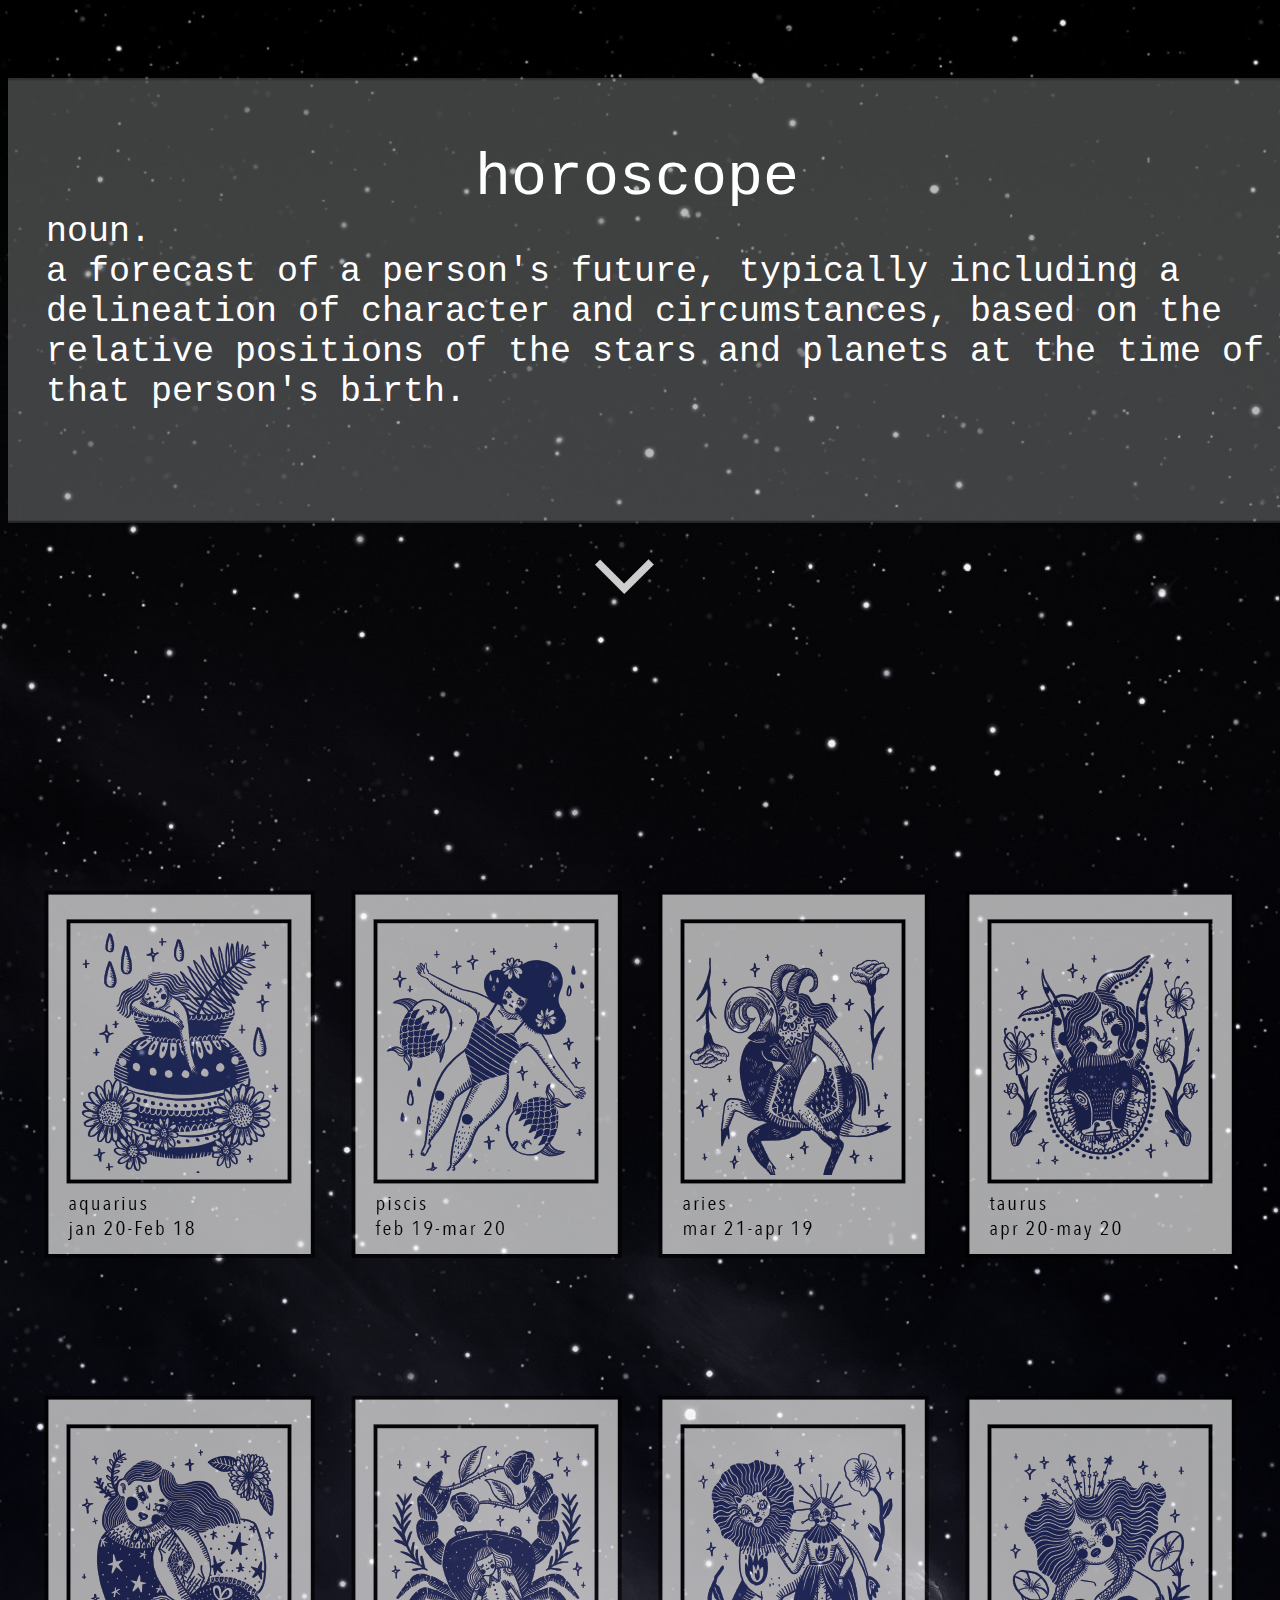
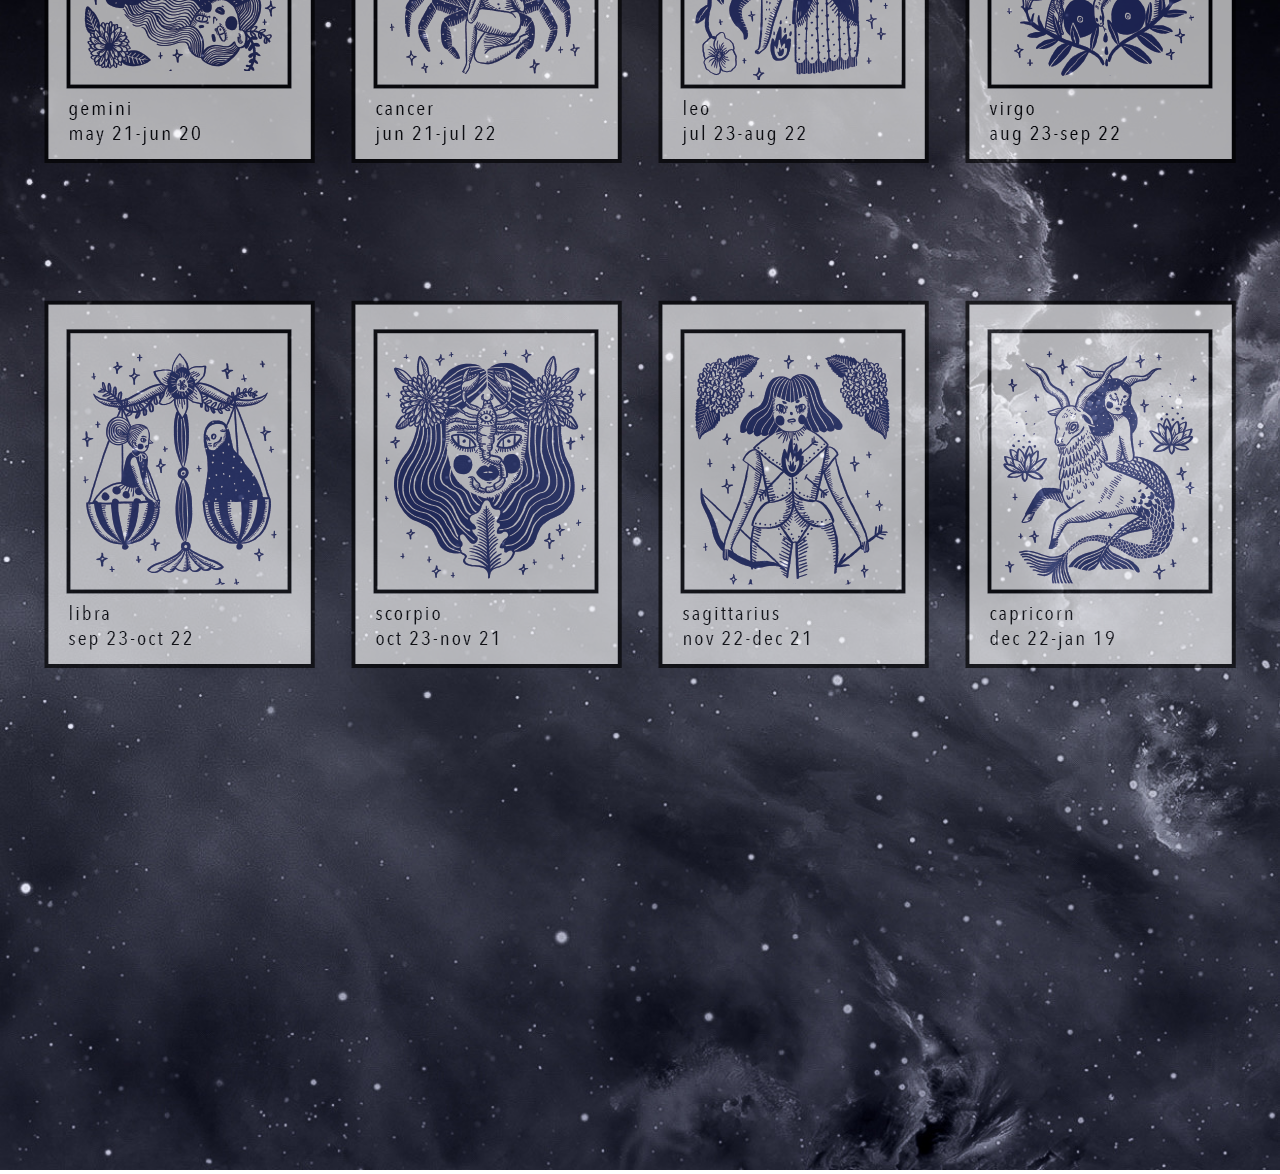
==== horoscope/index.html @ 19014865 "started a website" ====
<!DOCTYPE html>
<html>
<head>
	<title>horoscope</title>
	<link rel="stylesheet" type="text/css" href="assets/css/.initial.css"/>
	<link rel="stylesheet" type="text/css" href="assets/css/style.css"/>
</head>
<body>
    <div class = "background">
      <img src = "assets/img/background.jpeg">
    </div>
        <div class = "titlebackground">
          <img src = "assets/img/titlebar.png">
        </div>
          <div class = "words">
            <div class ="horoscope">
              <div> horoscope  </div>
            </div>
          <div class = "title">
            <div> noun. </div>
            <div> a forecast of a person's future, typically including a delineation of character and circumstances, based on the relative positions of the stars and planets at the time of that person's birth. </div>
          </div>
        </div>

            <div id = "arrow">
              <img src = "assets/img/arrow.png">
          </div>



        <div class = "polaroids">
            <div class = "polaroid1">
              <img src = "assets/img/aquarius.png" alt="" id="picture-1">
              <img src = "assets/img/pisces.png" alt="" id="picture-2">
              <img src = "assets/img/aries.png" alt="" id="picture-3">
              <img src = "assets/img/taurus.png" alt="" id="picture-4">
            </div>
              <div class = "polaroid2">
                <img src = "assets/img/gemini.png" alt="" id="picture-5">
                <img src = "assets/img/cancer.png" alt="" id="picture-6">
                <img src = "assets/img/leo.png" alt="" id="picture-7">
                <img src = "assets/img/virgo.png" alt="" id="picture-8">
              </div>
                <div class = "polaroid3">
                  <img src = "assets/img/libra.png" alt="" id="picture-9">
                  <img src = "assets/img/scorpio.png" alt="" id="picture-10">
                  <img src = "assets/img/sagittarius.png" alt="" id="picture-11">
                  <img src = "assets/img/capricorn.png" alt="" id="picture-12">
                </div>
              </div>


              </body>

</html>
---- horoscope/assets/css/style.css ----
.background{
  position: absolute;
  top: 0;
  bottom: 0;
  left: 0;
  right: 0;
  width: 100%;
  z-index: -1;
}

.background img{
  width: 100%;
}
.detail{
  position: absolute;
  margin-top: 50%;
  right: 0;
  width: 70%;
  z-index: -1;

}
.detail img{
  width: 100%;
  margin-top: 45%;
  opacity: 100%;
  z-index: -1;
}
.titlebackground{
  position: absolute;
  padding-top: 70px;
  width: 100%;
  z-index: 0;
}
.titlebackground img {
  width: 100%;
  height: 40;
  opacity: 50%;
  z-index: 0;
}
.polaroids{
  display: flex;
  flex-direction: column;
  margin-top: 35%;
  cursor: pointer;
}
.polaroids img{
  padding: inherit;
  opacity: 65%;
}
.polaroids img:hover{
  opacity: 100%;
}
.polaroid1{
  display: flex;
  flex-direction: row;
  padding: 18px;
  padding-bottom: 50px;
}
.polaroid2{
  display: flex;
  flex-direction: row;
  padding: 18px;
  padding-bottom: 50px;
}

.polaroid3{
  display: flex;
  flex-direction: row;
  padding: 18px;
}

#arrow{
  position: absolute;
  width: 100%;
  z-index: auto;
  margin-left: 45%;
  margin-top: 10%;
  cursor: pointer;
}
#arrow img{
  width: 80px;
  opacity: 80%;
}
#arrow img:hover{
  opacity: 100%;
}
.title{
  color: white;
  font-size: 35px;
  z-index: 2;
  font-family: courier new;
  cursor: default;
}
.horoscope{
  color: white;
  font-size: 60px;
  z-index: 2;
  margin-top: 7%;
  margin-left: 35%;
  font-family: courier new;
}
.words{
  display: flex;
  flex-direction: column;
  z-index: 2;
  padding-top: 50px;
  margin-left: 3%;
  cursor: default;
}
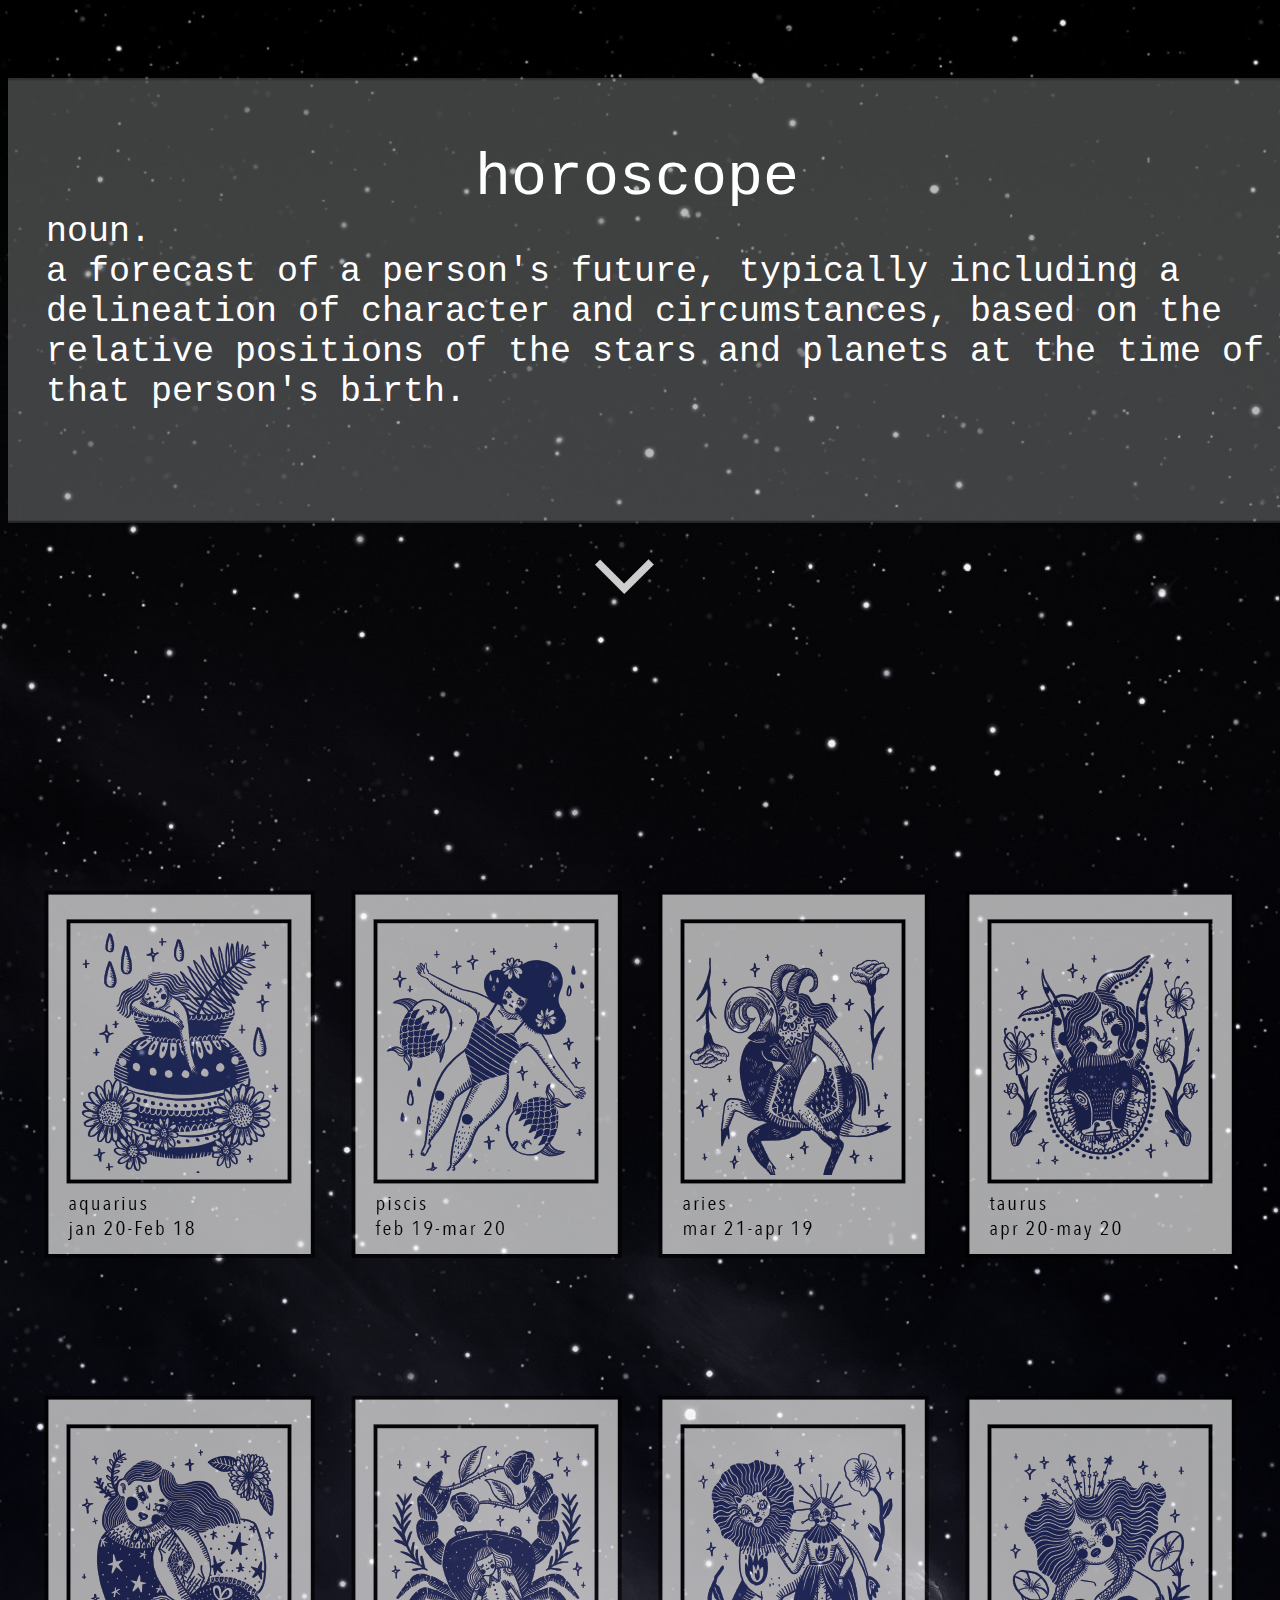
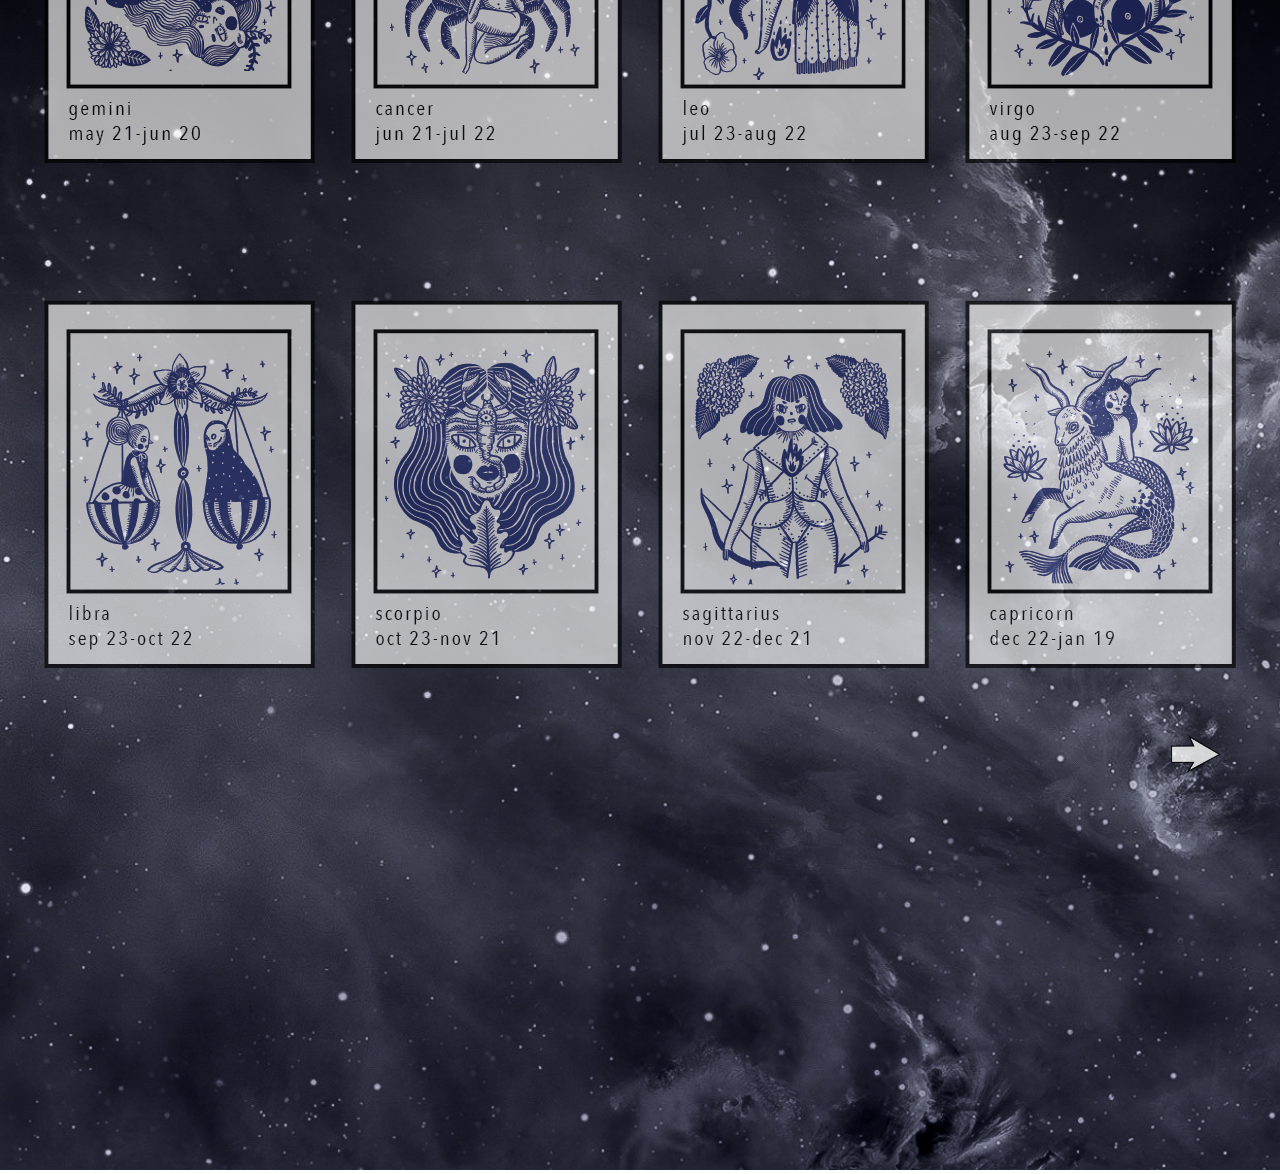
==== commit 32905339: "website" ====
--- a/horoscope/index.html
+++ b/horoscope/index.html
@@ -49,7 +49,11 @@
                 </div>
               </div>
 
-
+                <a href = "stars.html" class = "link">
+                <div class ="arrowright">
+                  <img src = "assets/img/arrowright.png">
+                </div>
+              </a>
               </body>
 
 </html>
--- a/horoscope/assets/css/style.css
+++ b/horoscope/assets/css/style.css
@@ -107,3 +107,12 @@
   margin-left: 3%;
   cursor: default;
 }
+.arrowright img{
+  width: 50px;
+  margin-left: 92%;
+  padding-top: 30px;
+  opacity: 80%;
+}
+.arrowright img:hover{
+  opacity: 100%;
+}
